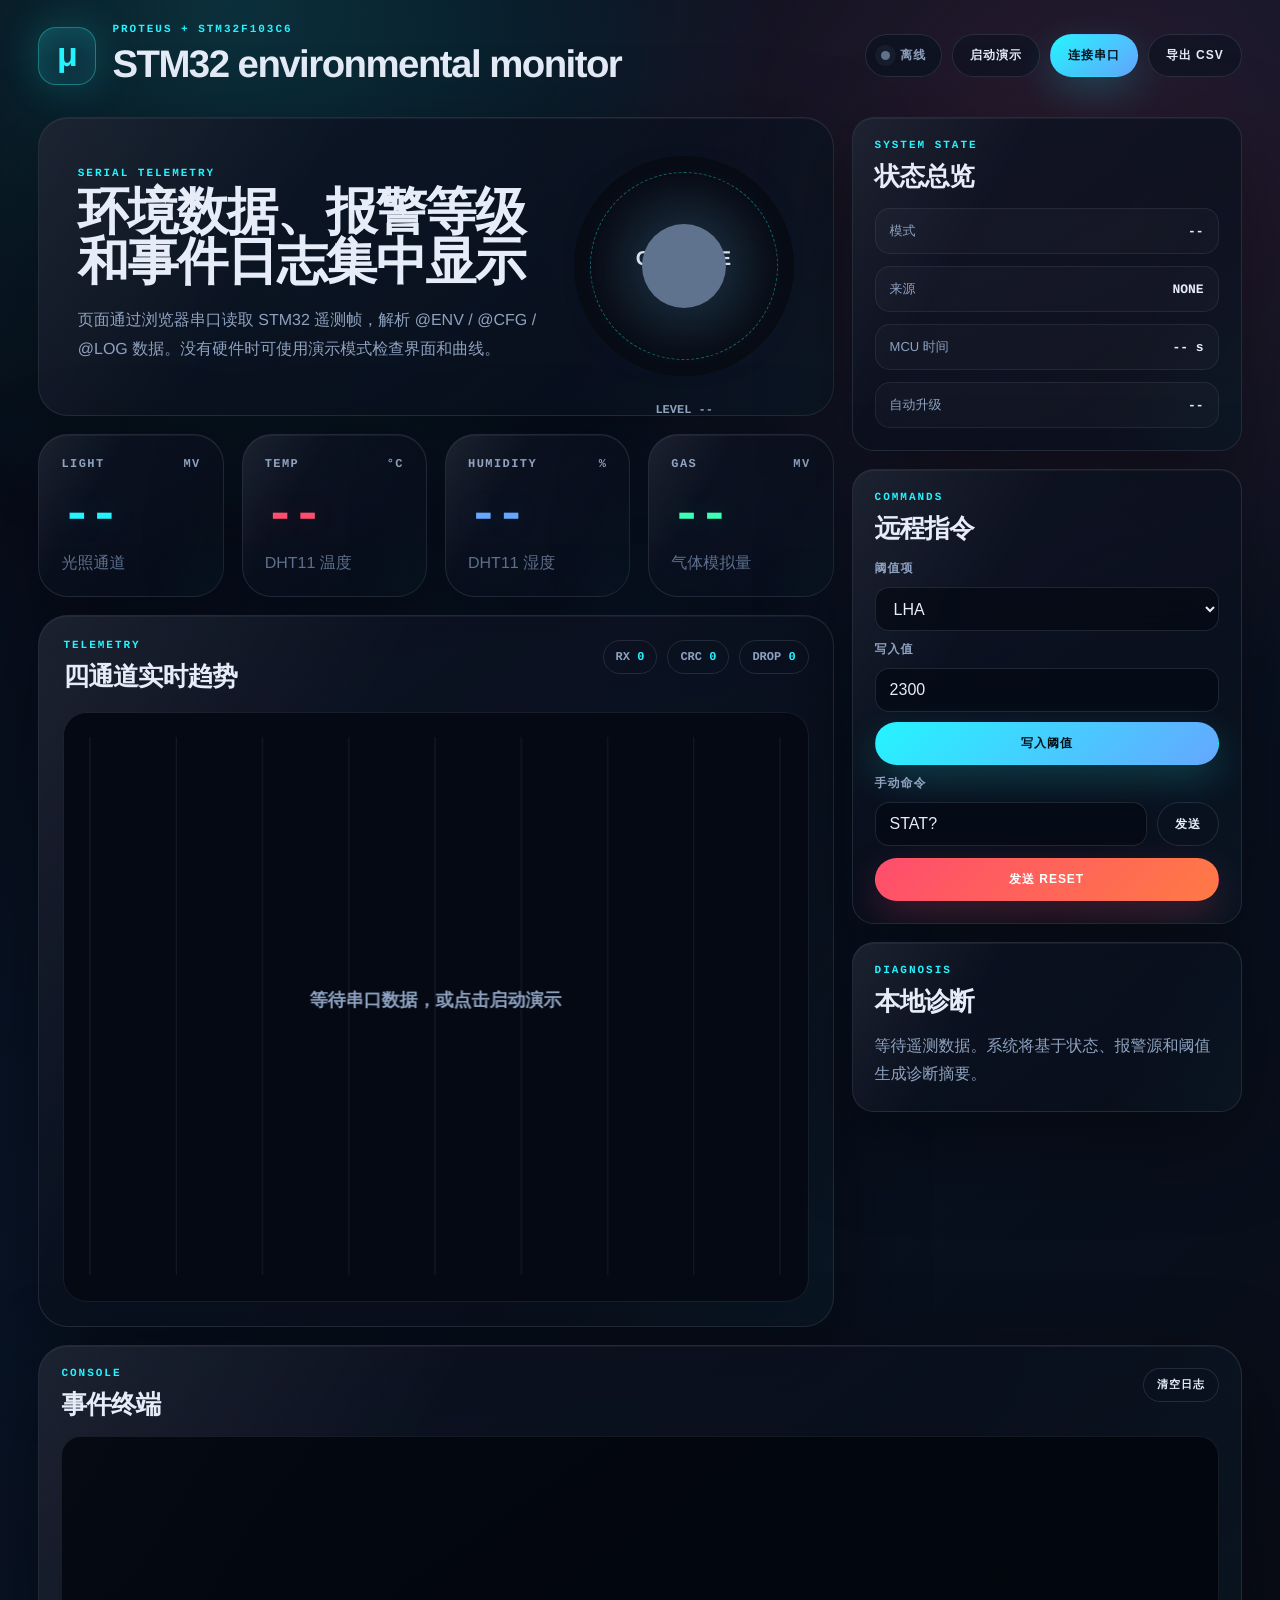
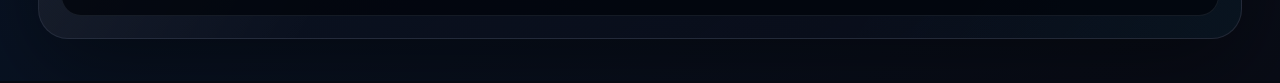
==== src/index.html @ fbf117b2 "feat: add web ground station" ====
<!doctype html>
<html lang="zh-CN">
<head>
  <meta charset="utf-8">
  <meta name="viewport" content="width=device-width, initial-scale=1">
  <meta name="theme-color" content="#070a12">
  <title>STM32 environmental monitor</title>
  <link rel="stylesheet" href="./styles.css">
</head>
<body>
  <a class="skip-link" href="#dashboard">跳转到主控台</a>
  <div class="aurora" aria-hidden="true"></div>
  <div class="grid-noise" aria-hidden="true"></div>

  <header class="topbar">
    <section class="brand" aria-labelledby="app-title">
      <span class="brand-mark" aria-hidden="true">μ</span>
      <div>
        <p class="eyebrow">Proteus + STM32F103C6</p>
        <h1 id="app-title">STM32 environmental monitor</h1>
      </div>
    </section>

    <section class="top-actions" aria-label="连接和数据操作">
      <div class="link-pill" id="link-pill" aria-live="polite">
        <span class="pulse-dot" aria-hidden="true"></span>
        <span id="link-text">离线</span>
      </div>
      <button class="btn btn-ghost" id="demo-btn" type="button">启动演示</button>
      <button class="btn btn-primary" id="connect-btn" type="button">连接串口</button>
      <button class="btn btn-ghost" id="export-btn" type="button">导出 CSV</button>
    </section>
  </header>

  <main id="dashboard" class="dashboard" tabindex="-1">
    <section class="hero-panel glass-panel" aria-labelledby="overview-title">
      <div class="hero-copy">
        <p class="eyebrow">Serial telemetry</p>
        <h2 id="overview-title">环境数据、报警等级和事件日志集中显示</h2>
        <p class="hero-text">页面通过浏览器串口读取 STM32 遥测帧，解析 <span translate="no">@ENV</span> / <span translate="no">@CFG</span> / <span translate="no">@LOG</span> 数据。没有硬件时可使用演示模式检查界面和曲线。</p>
      </div>
      <div class="system-orb" aria-label="系统状态指示">
        <div class="orb-ring" aria-hidden="true"></div>
        <div class="orb-core" id="orb-core"></div>
        <strong id="state-word">OFFLINE</strong>
        <span id="level-word">LEVEL --</span>
      </div>
    </section>

    <section class="metric-grid" aria-label="实时传感器数据">
      <article class="metric-card accent-cyan">
        <div class="metric-top"><span>Light</span><span>mV</span></div>
        <strong id="light-value">--</strong>
        <p>光照通道</p>
      </article>
      <article class="metric-card accent-red">
        <div class="metric-top"><span>Temp</span><span>°C</span></div>
        <strong id="temp-value">--</strong>
        <p>DHT11 温度</p>
      </article>
      <article class="metric-card accent-blue">
        <div class="metric-top"><span>Humidity</span><span>%</span></div>
        <strong id="humi-value">--</strong>
        <p>DHT11 湿度</p>
      </article>
      <article class="metric-card accent-green">
        <div class="metric-top"><span>Gas</span><span>mV</span></div>
        <strong id="gas-value">--</strong>
        <p>气体模拟量</p>
      </article>
    </section>

    <section class="chart-panel glass-panel" aria-labelledby="chart-title">
      <div class="panel-head">
        <div>
          <p class="eyebrow">Telemetry</p>
          <h2 id="chart-title">四通道实时趋势</h2>
        </div>
        <div class="stats-strip" aria-label="链路统计">
          <span>RX <b id="rx-count">0</b></span>
          <span>CRC <b id="crc-count">0</b></span>
          <span>DROP <b id="drop-count">0</b></span>
        </div>
      </div>
      <canvas id="telemetry-canvas" width="1200" height="620" aria-label="光照、温度、湿度和气体实时曲线"></canvas>
    </section>

    <aside class="side-panel" aria-label="系统状态和控制">
      <section class="glass-panel compact-panel" aria-labelledby="status-title">
        <div class="panel-head tight">
          <div>
            <p class="eyebrow">System state</p>
            <h2 id="status-title">状态总览</h2>
          </div>
        </div>
        <dl class="status-list">
          <div><dt>模式</dt><dd id="mode-text">--</dd></div>
          <div><dt>来源</dt><dd id="src-text">--</dd></div>
          <div><dt>MCU 时间</dt><dd id="uptime-text">-- s</dd></div>
          <div><dt>自动升级</dt><dd id="auto-text">--</dd></div>
        </dl>
      </section>

      <section class="glass-panel compact-panel" aria-labelledby="command-title">
        <div class="panel-head tight">
          <div>
            <p class="eyebrow">Commands</p>
            <h2 id="command-title">远程指令</h2>
          </div>
        </div>
        <form class="command-form" id="config-form">
          <label for="cfg-key">阈值项</label>
          <select id="cfg-key" name="cfg-key">
            <option value="LLA">LLA</option>
            <option value="LHA" selected>LHA</option>
            <option value="THA">THA</option>
            <option value="GHA">GHA</option>
            <option value="UP">UP</option>
            <option value="BZ">BZ</option>
          </select>
          <label for="cfg-value">写入值</label>
          <input id="cfg-value" name="cfg-value" type="number" inputmode="numeric" autocomplete="off" value="2300">
          <button class="btn btn-primary full" type="submit">写入阈值</button>
        </form>
        <form class="manual-form" id="manual-form">
          <label for="manual-command">手动命令</label>
          <div class="inline-control">
            <input id="manual-command" name="manual-command" type="text" autocomplete="off" spellcheck="false" value="STAT?">
            <button class="btn btn-ghost" type="submit">发送</button>
          </div>
        </form>
        <button class="btn btn-danger full" id="reset-btn" type="button">发送 RESET</button>
      </section>

      <section class="glass-panel compact-panel" aria-labelledby="diagnosis-title">
        <div class="panel-head tight">
          <div>
            <p class="eyebrow">Diagnosis</p>
            <h2 id="diagnosis-title">本地诊断</h2>
          </div>
        </div>
        <p class="diagnosis" id="diagnosis-text" aria-live="polite">等待遥测数据。系统将基于状态、报警源和阈值生成诊断摘要。</p>
      </section>
    </aside>

    <section class="terminal-panel glass-panel" aria-labelledby="terminal-title">
      <div class="panel-head tight">
        <div>
          <p class="eyebrow">Console</p>
          <h2 id="terminal-title">事件终端</h2>
        </div>
        <button class="btn btn-ghost small" id="clear-log-btn" type="button">清空日志</button>
      </div>
      <pre id="terminal-log" aria-live="polite"></pre>
    </section>
  </main>

  <dialog id="serial-help">
    <h2>浏览器串口说明</h2>
    <p>Web Serial API 需要 Chrome 或 Edge，并且页面通常应通过 <span translate="no">http://localhost</span> 打开。若直接双击 HTML 无法连接串口，请在 <span translate="no">src</span> 目录运行本地服务器。</p>
    <form method="dialog"><button class="btn btn-primary" type="submit">知道了</button></form>
  </dialog>

  <script src="./app.js" defer></script>
</body>
</html>
---- src/styles.css ----
:root {
  color-scheme: dark;
  --bg: #070a12;
  --bg-2: #0b1020;
  --panel: rgba(13, 19, 34, 0.78);
  --panel-strong: rgba(18, 27, 48, 0.94);
  --line: rgba(148, 163, 184, 0.18);
  --line-hot: rgba(45, 212, 191, 0.46);
  --text: #e6edf8;
  --muted: #8ea2bf;
  --faint: #5f728e;
  --cyan: #25f4ff;
  --blue: #65a7ff;
  --green: #3dffb5;
  --amber: #ffca5c;
  --orange: #ff7a45;
  --red: #ff4d6d;
  --purple: #b892ff;
  --pink: #ff70cf;
  --radius-xl: 30px;
  --radius-lg: 22px;
  --radius-md: 15px;
  --shadow: 0 28px 90px rgba(0, 0, 0, 0.42);
  --font-display: "Bahnschrift", "Microsoft YaHei UI", "Microsoft YaHei", sans-serif;
  --font-body: "Microsoft YaHei UI", "Segoe UI", sans-serif;
  --font-mono: "Cascadia Mono", "Consolas", monospace;
}

* { box-sizing: border-box; }

html { min-height: 100%; background: var(--bg); }

body {
  min-height: 100vh;
  margin: 0;
  overflow-x: hidden;
  background:
    radial-gradient(circle at 18% 0%, rgba(37, 244, 255, 0.16), transparent 34rem),
    radial-gradient(circle at 84% 10%, rgba(255, 77, 109, 0.14), transparent 34rem),
    linear-gradient(135deg, #060812 0%, #081426 42%, #090c16 100%);
  color: var(--text);
  font-family: var(--font-body);
  -webkit-font-smoothing: antialiased;
  text-rendering: geometricPrecision;
  touch-action: manipulation;
  -webkit-tap-highlight-color: rgba(37, 244, 255, 0.2);
}

button, input, select { font: inherit; }

button, select, input { color: var(--text); }

button:focus-visible,
input:focus-visible,
select:focus-visible,
a:focus-visible,
main:focus-visible {
  outline: 3px solid rgba(37, 244, 255, 0.76);
  outline-offset: 4px;
}

.skip-link {
  position: fixed;
  left: 18px;
  top: -80px;
  z-index: 20;
  padding: 12px 16px;
  border-radius: 999px;
  background: var(--cyan);
  color: #001018;
  font-weight: 800;
  text-decoration: none;
}

.skip-link:focus { top: 18px; }

.aurora,
.grid-noise {
  position: fixed;
  inset: 0;
  pointer-events: none;
}

.aurora {
  z-index: -2;
  background:
    conic-gradient(from 210deg at 70% 20%, transparent, rgba(37, 244, 255, 0.22), transparent 24%, rgba(184, 146, 255, 0.18), transparent 42%),
    radial-gradient(circle at 30% 75%, rgba(61, 255, 181, 0.12), transparent 28rem);
  filter: blur(28px) saturate(1.2);
  opacity: 0.78;
}

.grid-noise {
  z-index: -1;
  background-image:
    linear-gradient(rgba(148, 163, 184, 0.045) 1px, transparent 1px),
    linear-gradient(90deg, rgba(148, 163, 184, 0.045) 1px, transparent 1px);
  background-size: 54px 54px;
  mask-image: linear-gradient(to bottom, rgba(0,0,0,0.9), transparent 92%);
}

.topbar {
  display: flex;
  align-items: center;
  justify-content: space-between;
  gap: 24px;
  padding: 24px clamp(18px, 3vw, 46px) 12px;
}

.brand { display: flex; align-items: center; gap: 16px; min-width: 0; }

.brand-mark {
  display: grid;
  width: 58px;
  height: 58px;
  place-items: center;
  border: 1px solid var(--line-hot);
  border-radius: 18px;
  background: linear-gradient(145deg, rgba(37,244,255,0.16), rgba(101,167,255,0.06));
  box-shadow: 0 0 42px rgba(37, 244, 255, 0.2), inset 0 0 26px rgba(37, 244, 255, 0.1);
  color: var(--cyan);
  font: 900 34px var(--font-display);
}

.eyebrow {
  margin: 0 0 7px;
  color: var(--cyan);
  font: 800 11px/1.1 var(--font-mono);
  letter-spacing: 0.18em;
  text-transform: uppercase;
}

h1, h2 { margin: 0; font-family: var(--font-display); text-wrap: balance; }
h1 { font-size: clamp(24px, 3vw, 42px); letter-spacing: -0.04em; }
h2 { font-size: clamp(20px, 2vw, 30px); letter-spacing: -0.03em; }

.top-actions { display: flex; align-items: center; justify-content: flex-end; gap: 10px; flex-wrap: wrap; }

.link-pill,
.btn,
input,
select {
  border: 1px solid var(--line);
  border-radius: 999px;
  background: rgba(12, 18, 32, 0.72);
  backdrop-filter: blur(18px);
}

.link-pill {
  display: inline-flex;
  align-items: center;
  gap: 10px;
  min-height: 43px;
  padding: 0 15px;
  color: var(--muted);
  font: 800 12px var(--font-mono);
  letter-spacing: 0.08em;
}

.pulse-dot {
  width: 9px;
  height: 9px;
  border-radius: 50%;
  background: var(--faint);
  box-shadow: 0 0 0 6px rgba(95, 114, 142, 0.1);
}

.link-pill.online .pulse-dot { background: var(--green); box-shadow: 0 0 0 6px rgba(61,255,181,0.12), 0 0 22px var(--green); }
.link-pill.demo .pulse-dot { background: var(--amber); box-shadow: 0 0 0 6px rgba(255,202,92,0.12), 0 0 22px var(--amber); }

.btn {
  min-height: 43px;
  padding: 0 17px;
  cursor: pointer;
  color: var(--text);
  font: 800 12px var(--font-display);
  letter-spacing: 0.08em;
  text-transform: uppercase;
  transition: transform 160ms ease, border-color 160ms ease, background-color 160ms ease, box-shadow 160ms ease;
}

.btn:hover { transform: translateY(-2px); border-color: rgba(37,244,255,0.56); }
.btn:active { transform: translateY(0); }
.btn-primary { background: linear-gradient(135deg, var(--cyan), var(--blue)); color: #03111b; border-color: transparent; box-shadow: 0 14px 38px rgba(37,244,255,0.2); }
.btn-ghost { background: rgba(12, 18, 32, 0.58); }
.btn-danger { background: linear-gradient(135deg, var(--red), var(--orange)); color: white; border-color: transparent; box-shadow: 0 14px 38px rgba(255,77,109,0.22); }
.btn.full { width: 100%; }
.btn.small { min-height: 34px; padding-inline: 13px; font-size: 11px; }

.dashboard {
  display: grid;
  grid-template-columns: minmax(0, 1fr) 390px;
  grid-template-areas:
    "hero side"
    "metrics side"
    "chart side"
    "terminal terminal";
  gap: 18px;
  padding: 18px clamp(18px, 3vw, 46px) 42px;
}

.glass-panel,
.metric-card {
  position: relative;
  border: 1px solid var(--line);
  background: linear-gradient(145deg, rgba(13,19,34,0.86), rgba(8,13,25,0.7));
  border-radius: var(--radius-xl);
  box-shadow: var(--shadow), inset 0 1px 0 rgba(255,255,255,0.05);
  overflow: hidden;
}

.glass-panel::before,
.metric-card::before {
  content: "";
  position: absolute;
  inset: 0;
  pointer-events: none;
  background: linear-gradient(120deg, rgba(255,255,255,0.12), transparent 32%, transparent 70%, rgba(37,244,255,0.06));
  opacity: 0.55;
}

.hero-panel {
  grid-area: hero;
  display: flex;
  align-items: center;
  justify-content: space-between;
  gap: 28px;
  min-height: 250px;
  padding: clamp(24px, 3vw, 42px);
}

.hero-copy { max-width: 820px; position: relative; z-index: 1; }
.hero-copy h2 { font-size: clamp(34px, 4vw, 64px); line-height: 0.98; }
.hero-text { max-width: 760px; margin: 20px 0 0; color: var(--muted); font-size: 16px; line-height: 1.8; }

.system-orb {
  position: relative;
  z-index: 1;
  display: grid;
  width: 220px;
  min-width: 220px;
  height: 220px;
  place-items: center;
  border-radius: 50%;
  background: radial-gradient(circle, rgba(37,244,255,0.08), rgba(7,10,18,0.8) 60%);
}

.orb-ring,
.orb-core { position: absolute; border-radius: 50%; }
.orb-ring { inset: 16px; border: 1px dashed rgba(37,244,255,0.38); animation: spin 18s linear infinite; }
.orb-core { width: 84px; height: 84px; background: var(--faint); box-shadow: 0 0 70px rgba(95,114,142,0.35); }
.system-orb strong { margin-top: 92px; font: 900 20px var(--font-display); letter-spacing: 0.08em; }
.system-orb span { margin-top: 132px; color: var(--muted); font: 800 12px var(--font-mono); }

@keyframes spin { to { transform: rotate(360deg); } }

.metric-grid { grid-area: metrics; display: grid; grid-template-columns: repeat(4, minmax(0, 1fr)); gap: 18px; }
.metric-card { padding: 22px; min-height: 150px; }
.metric-top { display: flex; justify-content: space-between; color: var(--muted); font: 800 12px var(--font-mono); text-transform: uppercase; letter-spacing: 0.12em; }
.metric-card strong { display: block; margin-top: 16px; font: 900 clamp(34px, 4vw, 56px) var(--font-mono); font-variant-numeric: tabular-nums; letter-spacing: -0.06em; }
.metric-card p { margin: 8px 0 0; color: var(--faint); }
.accent-cyan strong { color: var(--cyan); text-shadow: 0 0 28px rgba(37,244,255,0.25); }
.accent-red strong { color: var(--red); text-shadow: 0 0 28px rgba(255,77,109,0.24); }
.accent-blue strong { color: var(--blue); text-shadow: 0 0 28px rgba(101,167,255,0.24); }
.accent-green strong { color: var(--green); text-shadow: 0 0 28px rgba(61,255,181,0.24); }

.chart-panel { grid-area: chart; min-height: 690px; padding: 24px; }
.panel-head { position: relative; z-index: 1; display: flex; align-items: flex-start; justify-content: space-between; gap: 18px; margin-bottom: 18px; }
.panel-head.tight { margin-bottom: 14px; }
.stats-strip { display: flex; gap: 10px; flex-wrap: wrap; }
.stats-strip span {
  padding: 9px 12px;
  border: 1px solid var(--line);
  border-radius: 999px;
  color: var(--muted);
  font: 800 12px var(--font-mono);
}
.stats-strip b { color: var(--cyan); font-variant-numeric: tabular-nums; }

#telemetry-canvas {
  position: relative;
  z-index: 1;
  width: 100%;
  height: 590px;
  display: block;
  border: 1px solid rgba(148,163,184,0.12);
  border-radius: 24px;
  background: rgba(4, 8, 16, 0.58);
}

.side-panel { grid-area: side; display: grid; gap: 18px; align-content: start; }
.compact-panel { padding: 22px; border-radius: var(--radius-lg); }

.status-list { position: relative; z-index: 1; margin: 0; display: grid; gap: 12px; }
.status-list div {
  display: flex;
  align-items: center;
  justify-content: space-between;
  gap: 14px;
  padding: 13px 14px;
  border: 1px solid rgba(148,163,184,0.12);
  border-radius: 15px;
  background: rgba(255,255,255,0.025);
}
.status-list dt { color: var(--muted); font-size: 13px; }
.status-list dd { margin: 0; font: 800 13px var(--font-mono); text-align: right; word-break: break-word; }

.command-form,
.manual-form { position: relative; z-index: 1; display: grid; gap: 10px; margin-top: 10px; }
label { color: var(--muted); font: 800 12px var(--font-mono); letter-spacing: 0.08em; text-transform: uppercase; }
input,
select {
  width: 100%;
  min-height: 44px;
  padding: 0 14px;
  border-radius: 14px;
  background-color: rgba(5, 10, 20, 0.72);
  color: var(--text);
  transition: border-color 160ms ease, box-shadow 160ms ease;
}
input:hover,
select:hover { border-color: rgba(37,244,255,0.42); }
.inline-control { display: grid; grid-template-columns: minmax(0, 1fr) auto; gap: 10px; }
#reset-btn { margin-top: 12px; position: relative; z-index: 1; }

.diagnosis { position: relative; z-index: 1; margin: 0; color: var(--muted); line-height: 1.75; }
.terminal-panel { grid-area: terminal; padding: 22px; }
#terminal-log {
  position: relative;
  z-index: 1;
  min-height: 180px;
  max-height: 260px;
  margin: 0;
  overflow: auto;
  padding: 18px;
  border: 1px solid rgba(148,163,184,0.12);
  border-radius: 20px;
  background: rgba(2, 6, 12, 0.78);
  color: #a8ffcf;
  font: 13px/1.7 var(--font-mono);
  white-space: pre-wrap;
  word-break: break-word;
}

dialog {
  width: min(520px, calc(100vw - 32px));
  border: 1px solid var(--line-hot);
  border-radius: 24px;
  background: var(--panel-strong);
  color: var(--text);
  box-shadow: var(--shadow);
}
dialog::backdrop { background: rgba(0, 0, 0, 0.68); backdrop-filter: blur(8px); }
dialog p { color: var(--muted); line-height: 1.7; }

.state-normal { --state: var(--green); }
.state-warn { --state: var(--amber); }
.state-alarm { --state: var(--red); }
.state-fault { --state: var(--purple); }
.state-offline { --state: var(--faint); }
.orb-core { background: var(--state, var(--faint)); box-shadow: 0 0 80px color-mix(in srgb, var(--state, var(--faint)) 45%, transparent); }

@media (max-width: 1180px) {
  .dashboard { grid-template-columns: 1fr; grid-template-areas: "hero" "metrics" "chart" "side" "terminal"; }
  .side-panel { grid-template-columns: repeat(3, minmax(0, 1fr)); }
}

@media (max-width: 860px) {
  .topbar { align-items: flex-start; flex-direction: column; }
  .top-actions { justify-content: flex-start; }
  .hero-panel { flex-direction: column; align-items: flex-start; }
  .system-orb { width: 180px; min-width: 180px; height: 180px; }
  .metric-grid { grid-template-columns: repeat(2, minmax(0, 1fr)); }
  .side-panel { grid-template-columns: 1fr; }
  #telemetry-canvas { height: 520px; }
}

@media (max-width: 560px) {
  .metric-grid { grid-template-columns: 1fr; }
  .top-actions .btn, .link-pill { width: 100%; justify-content: center; }
  .inline-control { grid-template-columns: 1fr; }
}

@media (prefers-reduced-motion: reduce) {
  *, *::before, *::after { animation-duration: 0.01ms !important; animation-iteration-count: 1 !important; scroll-behavior: auto !important; transition-duration: 0.01ms !important; }
}
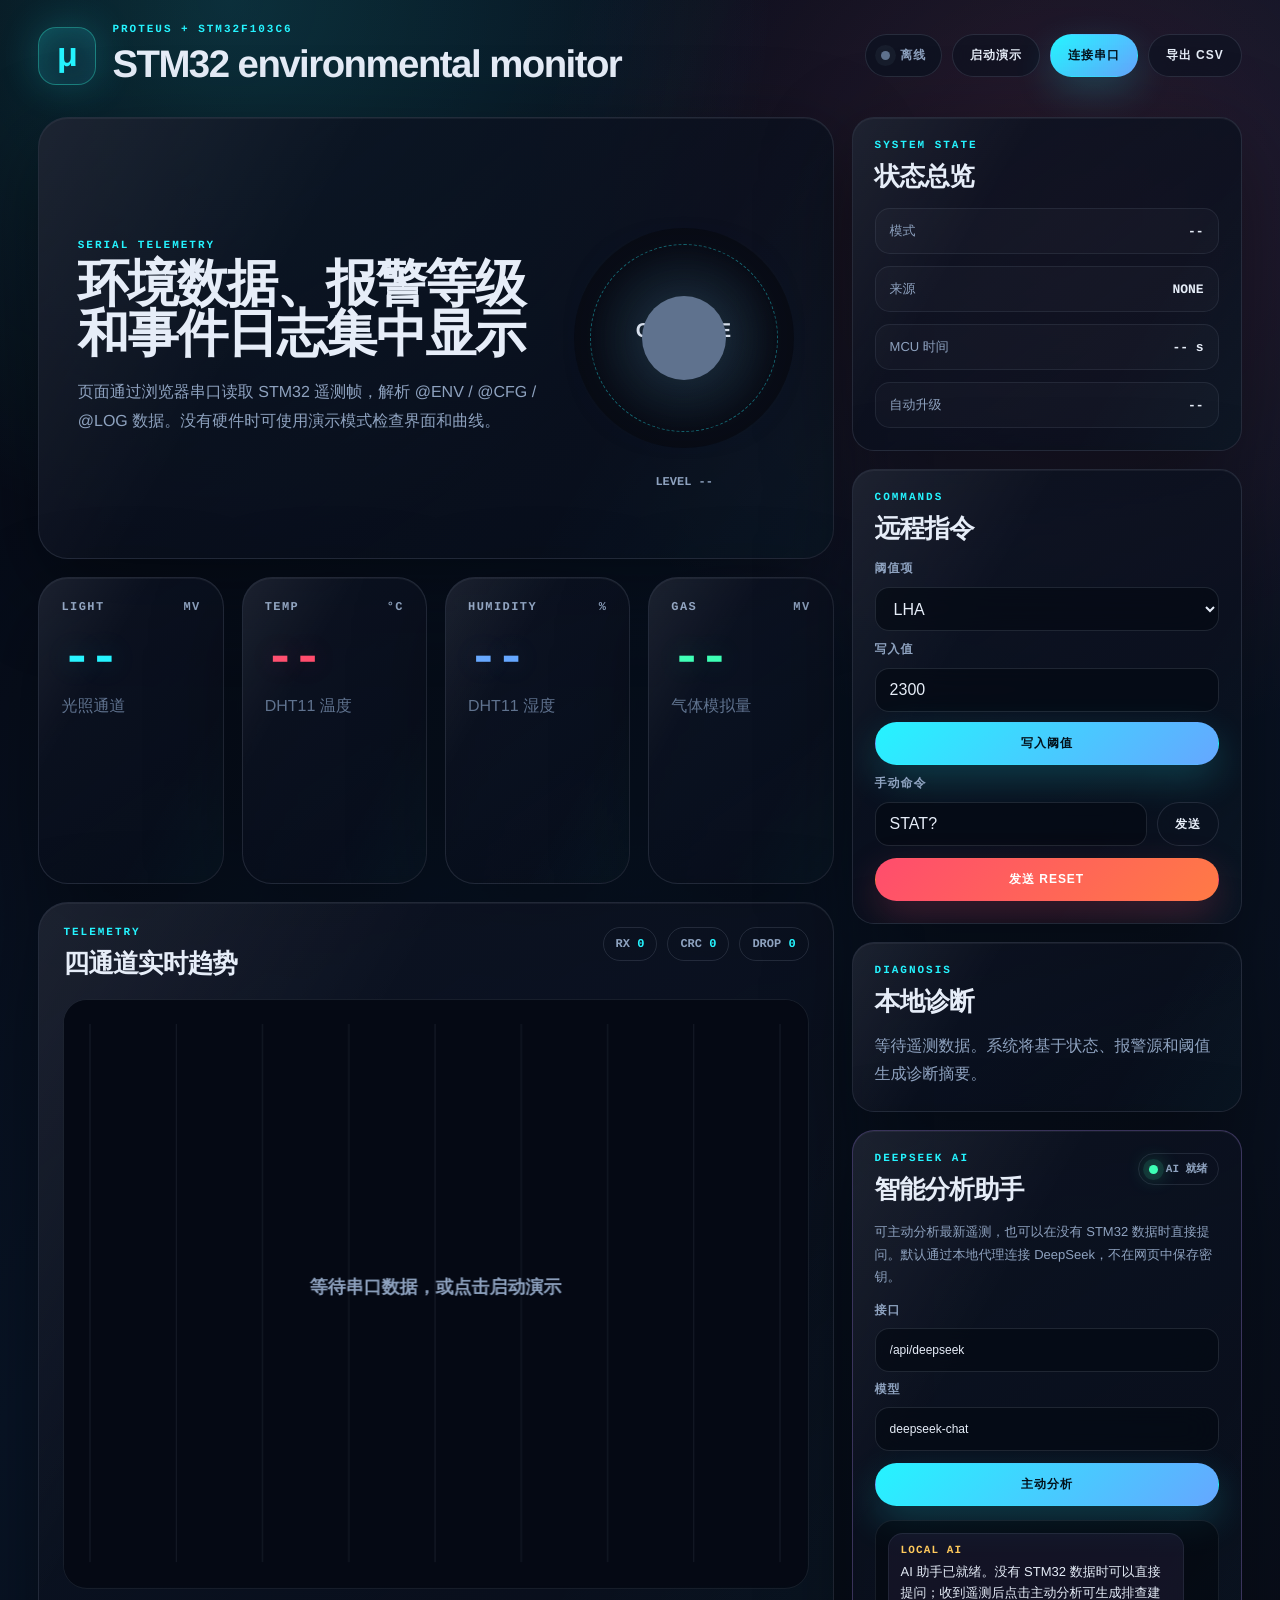
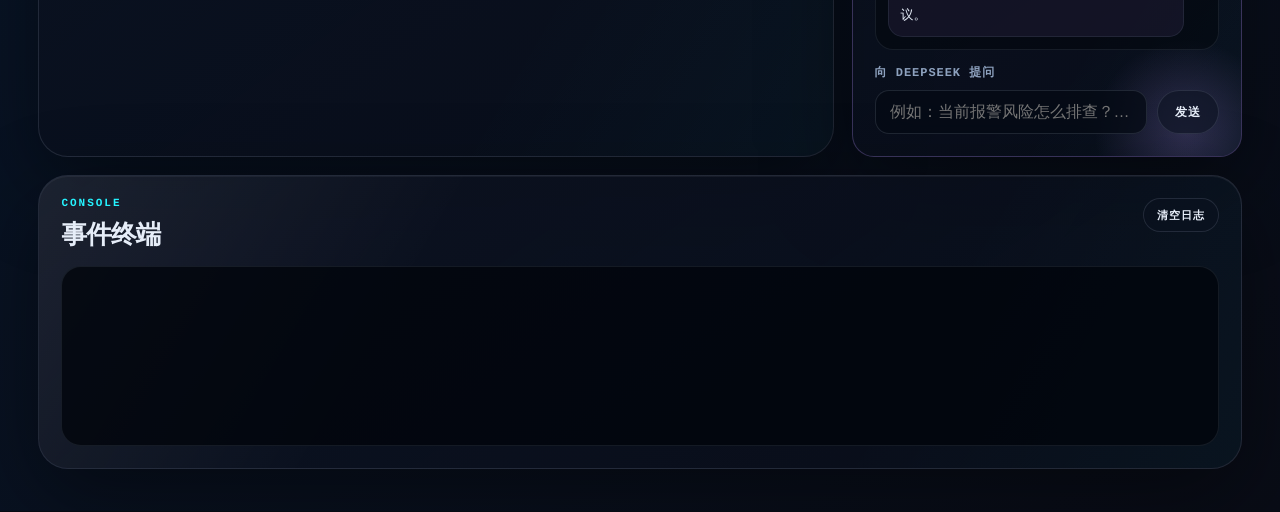
==== commit 38808952: "feat: add DeepSeek assistant panel Ultraworked with [Sisyphus](https://github.com/code-yeongyu/oh-my" ====
--- a/src/index.html
+++ b/src/index.html
@@ -141,6 +141,35 @@
         </div>
         <p class="diagnosis" id="diagnosis-text" aria-live="polite">等待遥测数据。系统将基于状态、报警源和阈值生成诊断摘要。</p>
       </section>
+
+      <section class="glass-panel compact-panel ai-panel" aria-labelledby="ai-title">
+        <div class="panel-head tight">
+          <div>
+            <p class="eyebrow">DeepSeek AI</p>
+            <h2 id="ai-title">智能分析助手</h2>
+          </div>
+          <div class="ai-status ready" id="ai-status" aria-live="polite">
+            <span class="pulse-dot" aria-hidden="true"></span>
+            <span id="ai-status-text">AI 就绪</span>
+          </div>
+        </div>
+        <p class="ai-note">可主动分析最新遥测，也可以在没有 STM32 数据时直接提问。默认通过本地代理连接 DeepSeek，不在网页中保存密钥。</p>
+        <div class="ai-config" aria-label="DeepSeek 连接配置">
+          <label for="ai-endpoint">接口</label>
+          <input id="ai-endpoint" name="ai-endpoint" type="text" spellcheck="false" autocomplete="off" value="/api/deepseek">
+          <label for="ai-model">模型</label>
+          <input id="ai-model" name="ai-model" type="text" spellcheck="false" autocomplete="off" value="deepseek-chat">
+        </div>
+        <button class="btn btn-primary full" id="ai-analyze-btn" type="button">主动分析</button>
+        <div class="ai-chat" id="ai-chat-log" aria-live="polite" aria-label="AI 对话记录"></div>
+        <form class="ai-form" id="ai-form">
+          <label for="ai-input">向 DeepSeek 提问</label>
+          <div class="inline-control">
+            <input id="ai-input" name="ai-input" type="text" autocomplete="off" placeholder="例如：当前报警风险怎么排查？…">
+            <button class="btn btn-ghost" type="submit">发送</button>
+          </div>
+        </form>
+      </section>
     </aside>
 
     <section class="terminal-panel glass-panel" aria-labelledby="terminal-title">
--- a/src/styles.css
+++ b/src/styles.css
@@ -324,6 +324,79 @@
 #reset-btn { margin-top: 12px; position: relative; z-index: 1; }
 
 .diagnosis { position: relative; z-index: 1; margin: 0; color: var(--muted); line-height: 1.75; }
+.ai-panel { border-color: rgba(184, 146, 255, 0.28); }
+.ai-panel::after {
+  content: "";
+  position: absolute;
+  inset: auto -40px -70px auto;
+  width: 190px;
+  height: 190px;
+  border-radius: 50%;
+  background: radial-gradient(circle, rgba(184,146,255,0.22), transparent 68%);
+  pointer-events: none;
+}
+.ai-status {
+  position: relative;
+  z-index: 1;
+  display: inline-flex;
+  align-items: center;
+  gap: 8px;
+  min-height: 32px;
+  padding: 0 10px;
+  border: 1px solid rgba(148,163,184,0.16);
+  border-radius: 999px;
+  color: var(--muted);
+  font: 800 11px var(--font-mono);
+  white-space: nowrap;
+}
+.ai-status.ready .pulse-dot { background: var(--green); box-shadow: 0 0 0 6px rgba(61,255,181,0.1), 0 0 20px var(--green); }
+.ai-status.busy .pulse-dot { background: var(--amber); box-shadow: 0 0 0 6px rgba(255,202,92,0.1), 0 0 20px var(--amber); }
+.ai-status.error .pulse-dot { background: var(--red); box-shadow: 0 0 0 6px rgba(255,77,109,0.1), 0 0 20px var(--red); }
+.ai-note {
+  position: relative;
+  z-index: 1;
+  margin: 0 0 14px;
+  color: var(--muted);
+  line-height: 1.7;
+  font-size: 13px;
+}
+.ai-config,
+.ai-form { position: relative; z-index: 1; display: grid; gap: 9px; }
+.ai-config { margin-bottom: 12px; }
+.ai-config input { font-size: 12px; }
+.ai-chat {
+  position: relative;
+  z-index: 1;
+  display: grid;
+  gap: 10px;
+  max-height: 310px;
+  margin: 14px 0;
+  overflow: auto;
+  padding: 12px;
+  border: 1px solid rgba(148,163,184,0.12);
+  border-radius: 18px;
+  background: rgba(2, 6, 12, 0.52);
+}
+.ai-message {
+  padding: 11px 12px;
+  border: 1px solid rgba(148,163,184,0.12);
+  border-radius: 15px;
+  color: var(--text);
+  line-height: 1.65;
+  font-size: 13px;
+  white-space: pre-wrap;
+}
+.ai-message strong {
+  display: block;
+  margin-bottom: 4px;
+  color: var(--cyan);
+  font: 800 11px var(--font-mono);
+  letter-spacing: 0.1em;
+  text-transform: uppercase;
+}
+.ai-message.user { margin-left: 22px; background: rgba(37,244,255,0.07); }
+.ai-message.assistant { margin-right: 22px; background: rgba(184,146,255,0.08); }
+.ai-message.local strong { color: var(--amber); }
 .terminal-panel { grid-area: terminal; padding: 22px; }
 #terminal-log {
   position: relative;
@@ -362,7 +435,7 @@
 
 @media (max-width: 1180px) {
   .dashboard { grid-template-columns: 1fr; grid-template-areas: "hero" "metrics" "chart" "side" "terminal"; }
-  .side-panel { grid-template-columns: repeat(3, minmax(0, 1fr)); }
+  .side-panel { grid-template-columns: repeat(2, minmax(0, 1fr)); }
 }
 
 @media (max-width: 860px) {
